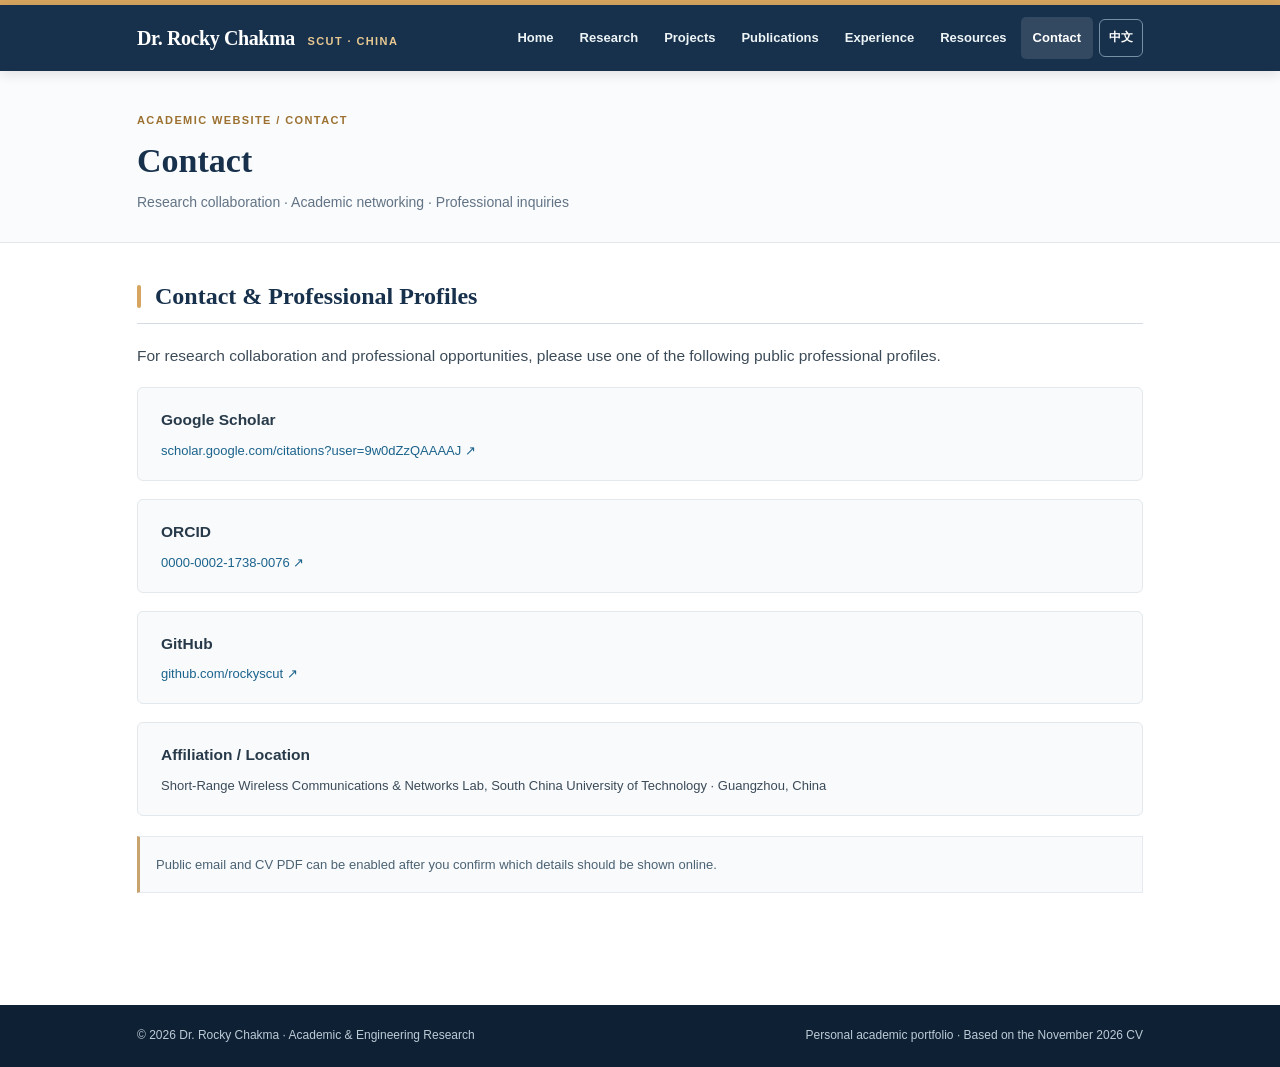
==== pages/contact.html @ d72d2442 "Deploy multilingual academic portfolio redesign from November 2026 CV" ====
<!doctype html><html lang="en"><head><meta charset="utf-8"><meta name="viewport" content="width=device-width,initial-scale=1"><meta name="author" content="Dr. Rocky Chakma"><meta name="description" content="Dr. Rocky Chakma's academic portfolio: reconfigurable intelligent surfaces, reflectarray antennas, research projects, publications, and engineering experience."><meta property="og:title" content="Dr. Rocky Chakma · Research &amp; Publications"><title>Contact | Dr. Rocky Chakma</title><link rel="icon" href="../favicon.svg"><link rel="stylesheet" href="../css/style.css"></head><body><div class="small-top"></div><header class="site-header"><div class="container nav-wrap"><a class="brand" href="../index.html">Dr. Rocky Chakma <em>SCUT · CHINA</em></a><button data-menu class="mobile-menu" aria-expanded="false">☰ Menu</button><nav class="navlinks" aria-label="Main navigation"><a href="../index.html" class=""><span data-en="Home" data-zh="首页" >Home</span></a><a href="../pages/research.html" class=""><span data-en="Research" data-zh="研究方向" >Research</span></a><a href="../pages/projects.html" class=""><span data-en="Projects" data-zh="科研项目" >Projects</span></a><a href="../pages/publications.html" class=""><span data-en="Publications" data-zh="论文成果" >Publications</span></a><a href="../pages/experience.html" class=""><span data-en="Experience" data-zh="工作经历" >Experience</span></a><a href="../pages/resources.html" class=""><span data-en="Resources" data-zh="学术资源" >Resources</span></a><a href="../pages/contact.html" class="active"><span data-en="Contact" data-zh="联系" >Contact</span></a><button type="button" class="language" data-lang-button aria-label="Switch language">中文</button></nav></div></header><div class="pagehead"><div class="container"><div class="crumb"><span data-en="Academic website / Contact" data-zh="学术主页 / Contact" >Academic website / Contact</span></div><h1><span data-en="Contact" data-zh="联系" >Contact</span></h1><p class="subtext"><span data-en="Research collaboration · Academic networking · Professional inquiries" data-zh="学术合作、专业交流与职业机会" >Research collaboration · Academic networking · Professional inquiries</span></p></div></div><main class="container main"><section class="section"><h2><span data-en="Contact &amp; Professional Profiles" data-zh="联系与学术主页" >Contact &amp; Professional Profiles</span></h2><p><span data-en="For research collaboration and professional opportunities, please use one of the following public professional profiles." data-zh="科研合作及职业机会可通过以下公开的专业主页联系。" >For research collaboration and professional opportunities, please use one of the following public professional profiles.</span></p><div class="contact-card"><strong>Google Scholar</strong><p><a href="https://scholar.google.com/citations?user=9w0dZzQAAAAJ&amp;hl=en" target="_blank" rel="noopener">scholar.google.com/citations?user=9w0dZzQAAAAJ ↗</a></p></div><div class="contact-card"><strong>ORCID</strong><p><a href="https://orcid.org/0000-0002-1738-0076" target="_blank" rel="noopener">0000-0002-1738-0076 ↗</a></p></div><div class="contact-card"><strong>GitHub</strong><p><a href="https://github.com/rockyscut" target="_blank" rel="noopener">github.com/rockyscut ↗</a></p></div><div class="contact-card"><strong><span data-en="Affiliation / Location" data-zh="机构与所在地" >Affiliation / Location</span></strong><p><span data-en="Short-Range Wireless Communications &amp; Networks Lab, South China University of Technology · Guangzhou, China" data-zh="华南理工大学近距离无线通信与网络实验室 · 中国广州" >Short-Range Wireless Communications &amp; Networks Lab, South China University of Technology · Guangzhou, China</span></p></div><div class="note"><span data-en="Public email and CV PDF can be enabled after you confirm which details should be shown online." data-zh="您确认可公开的信息后，可以启用邮箱与简历PDF下载。" >Public email and CV PDF can be enabled after you confirm which details should be shown online.</span></div></section></main><footer class="footer"><div class="container"><span>© <span data-now-year>2026</span> Dr. Rocky Chakma · <span data-en="Academic &amp; Engineering Research" data-zh="学术与工程研究" >Academic &amp; Engineering Research</span></span><span><span data-en="Personal academic portfolio · Based on the November 2026 CV" data-zh="个人学术主页 · 依据2026年11月个人简历" >Personal academic portfolio · Based on the November 2026 CV</span></span></div></footer><script src="../js/site.js" defer></script></body></html>
---- css/style.css ----
@charset "UTF-8";
:root{--navy:#17304b;--navy2:#0d2034;--blue:#1c638c;--bluehover:#0a4973;--warm:#d6a55f;--body:#283a49;--muted:#627385;--paper:#fff;--bg:#f8f9fa;--line:#e2e8ec;--mist:#eaf1f6;--shadow:0 8px 25px rgba(18,43,63,.065)}
*{box-sizing:border-box}html{scroll-behavior:smooth}body{margin:0;background:#fff;color:var(--body);font-family:Arial,'Noto Sans SC','Microsoft Yahei',sans-serif;font-size:15.5px;line-height:1.78}a{color:var(--blue);text-decoration:none}a:hover{text-decoration:underline;color:var(--bluehover)}img{max-width:100%}button{font:inherit}h1,h2,h3,p{margin-top:0}h1,h2,h3{line-height:1.35}h1,h2{font-family:Georgia,'Times New Roman','Noto Serif SC',serif}h3{font-size:1.05rem}p{margin-bottom:14px} .container{max-width:1060px;margin:auto;padding:0 27px}
.small-top{height:5px;background:var(--warm)}.site-header{background:var(--navy);color:white;position:sticky;top:0;z-index:20;box-shadow:0 3px 12px rgba(0,0,0,.11)}.nav-wrap{display:flex;align-items:center;gap:32px;justify-content:space-between;min-height:66px}.brand{font:700 20px Georgia,serif;white-space:nowrap;color:#fff;letter-spacing:-.4px}.brand em{font-size:11px;color:#e9c992;font-style:normal;font-family:Arial,sans-serif;letter-spacing:1.4px;margin-left:8px}.navlinks{display:flex;gap:2px;align-items:center;flex-wrap:wrap}.navlinks>a{color:#edf4f6;padding:9px 12px;border-radius:5px;font-weight:600;font-size:13px}.navlinks>a:hover,.navlinks>a.active{background:rgba(255,255,255,.12);text-decoration:none;color:white}.language{border:1px solid #7890a4;background:transparent;color:white;border-radius:6px;padding:7px 9px;cursor:pointer;margin-left:4px;font-weight:700;font-size:12px}.language:hover{background:#36526c}
.masthead{text-align:center;border-bottom:1px solid var(--line);background:linear-gradient(#fff,#fcfcfd);padding:48px 0 39px}.avatar{width:148px;height:148px;object-fit:cover;object-position:center top;box-shadow:0 2px 22px rgba(20,50,65,.15);border:5px solid #fff;border-radius:50%;outline:1px solid #dce4e9}.eyebrow{font-size:11px;color:#9c7131;letter-spacing:2.3px;font-weight:800;text-transform:uppercase;margin:20px 0 8px}.masthead h1{font-size:clamp(32px,4vw,45px);letter-spacing:-.7px;color:#142d47;margin-bottom:5px}.masthead .subtitle{font-size:16px;color:#365369;max-width:730px;margin:0 auto 8px}.masthead .affiliation{font-size:14px;color:#697a87;margin:0 auto 19px}.masthead .quicklinks{display:flex;gap:8px;justify-content:center;flex-wrap:wrap}.quicklinks a,.quicklinks span{border:1px solid #cfdce4;padding:5px 12px;border-radius:4px;font-weight:700;font-size:12px;background:#fff}.quicklinks a:hover{background:#eef4f8;text-decoration:none}.pagehead{padding:40px 0 27px;border-bottom:1px solid var(--line);background:#f9fbfc}.pagehead h1{font-size:34px;color:#17304b;margin:0 0 7px}.pagehead .subtext{color:var(--muted);margin:0;max-width:760px;font-size:14px}.crumb{font-size:11px;text-transform:uppercase;font-weight:800;letter-spacing:1.4px;color:#9c7131;margin-bottom:7px}
.main{padding-top:37px;padding-bottom:70px;min-height:55vh}.columns{display:grid;grid-template-columns:minmax(0,1fr) 266px;gap:54px;align-items:start}.mainwide{max-width:100%}.sidebar{background:#f8fafb;border:1px solid var(--line);border-radius:6px;padding:23px 23px 20px;position:sticky;top:90px}.sidebar h3{font:700 15px Georgia,serif;color:var(--navy);margin:0 0 13px}.sidebar p{font-size:13px;color:#667784;line-height:1.6}.sidebar ul{padding-left:16px;font-size:13px;margin:0 0 14px}.sidebar li{margin-bottom:7px}.sidebar hr{border:0;border-top:1px solid var(--line);margin:17px 0}.section{margin-bottom:42px}.section h2{display:flex;align-items:center;gap:14px;border-bottom:1px solid #d3dce4;color:#17304b;font-size:24px;margin-bottom:18px;padding-bottom:10px}.section h2:before{content:"";height:23px;width:4px;background:var(--warm);border-radius:3px;flex-shrink:0}.section p{color:#3c4b58}.section .lead{font-size:15.5px;text-align:justify;line-height:1.95}.section h3{color:#17304b;margin:25px 0 8px}.fact{display:inline-block;background:#f1f5f8;border:1px solid #e3ebef;color:#31536a;padding:4px 9px;border-radius:4px;margin:0 5px 6px 0;font-size:12px;font-weight:700}.keylines{background:#f8fafc;border-left:3px solid #cda260;padding:17px 19px;margin:19px 0}.keylines p{margin:0 0 6px}.keylines p:last-child{margin-bottom:0}.stats{display:grid;grid-template-columns:repeat(3,1fr);gap:14px;margin:25px 0}.stat{padding:17px;background:#f8fbfd;border:1px solid var(--line);text-align:center;border-radius:6px}.stat strong{display:block;font:700 25px Georgia,serif;color:#1a4865}.stat span{font-size:12px;color:#667784}
.pub-feature{display:grid;grid-template-columns:185px minmax(0,1fr);gap:22px;padding:22px 0;border-bottom:1px solid var(--line)}.pub-feature:last-child{border-bottom:0}.figure{min-height:128px;background:#eef3f8;border:1px solid #d5e1e9;border-radius:6px;display:flex;align-items:center;justify-content:center;padding:12px;position:relative;overflow:hidden}.figure:after{content:"ILLUSTRATIVE SCHEMATIC";font-size:8px;position:absolute;bottom:6px;right:7px;color:#6b8494;letter-spacing:.7px}.pub-feature h3{font-size:17px;line-height:1.48;margin:0 0 7px;color:#18354e}.cite{color:#526879;font-size:13px;margin-bottom:7px}.paperlinks{display:flex;gap:8px;flex-wrap:wrap;margin-top:13px}.paperlinks a,.paperlinks span{font-size:12px;border:1px solid #cbdce6;background:#f9fbfd;color:#185e88;padding:5px 10px;border-radius:4px;font-weight:700}.paperlinks a:hover{background:#e8f2f9;text-decoration:none}.paperlinks .muted{opacity:.65}
.detail-item{border-bottom:1px solid var(--line);padding:18px 0}.detail-item:first-child{padding-top:0}.detail-item:last-child{border:0}.detail-item h3{font-size:16px;margin:0 0 3px;color:#18344c}.detail-item .date{font-size:12px;font-weight:800;color:#ae7b30;letter-spacing:.2px}.detail-item p{font-size:13.5px;margin:6px 0}.chips{margin-top:10px}.project{display:grid;grid-template-columns:188px minmax(0,1fr);gap:22px;padding:22px 0;border-bottom:1px solid var(--line)}.project:last-child{border-bottom:0}.project h3{font-size:18px;margin:0 0 6px}.project p{margin:6px 0}.project .tagline{font-size:12px;color:#677d8d}.project .figure{min-height:135px}.bulletlist{padding-left:21px}.bulletlist li{margin-bottom:10px}.publist{list-style:none;margin:0;padding:0;counter-reset:papers}.publist li{padding:18px 0;border-bottom:1px solid var(--line);display:grid;grid-template-columns:40px minmax(0,1fr);gap:10px}.publist li:last-child{border-bottom:0}.num{display:inline-flex;width:31px;height:31px;justify-content:center;align-items:center;border:1px solid #d8e3ea;background:#f2f6f9;border-radius:5px;font:700 12px Arial;color:var(--blue)}.publist .papername{font-weight:700;color:#1d3547;line-height:1.55}.publist .pubmeta{color:#647587;font-size:12.5px;margin-top:4px}.publist .doilink{font-weight:700;font-size:12px;white-space:nowrap}.mini-grid{display:grid;grid-template-columns:repeat(2,1fr);gap:13px}.mini-card{background:#fbfcfd;border:1px solid var(--line);padding:16px;border-radius:5px}.mini-card h3{font-size:14px;margin:0 0 5px}.mini-card p{font-size:13px;margin:0}.timeline{border-left:2px solid #d5e2e9;margin-left:7px;padding-left:24px}.timeline .entry{padding:0 0 22px;position:relative}.timeline .entry:before{content:"";width:10px;height:10px;border-radius:50%;background:#c7a36e;border:3px solid #fff;position:absolute;left:-32px;top:9px;box-shadow:0 0 0 1px #d2b78a}.timeline h3{margin:0 0 4px}.timeline .date{font-size:12px;color:#a17335;font-weight:800}.timeline .org{font-size:13px;color:#455a6d;font-weight:700}.timeline p{font-size:13.5px;margin:7px 0}.footer{padding:20px 0;background:var(--navy2);color:#bdcbd7;font-size:12px}.footer .container{display:flex;justify-content:space-between;gap:20px;flex-wrap:wrap}.footer a{color:#d8e9f4}.note{background:#f8fafc;border:1px solid #e4eaf0;border-left:3px solid #c9a36e;padding:16px;font-size:13px;color:#4b6273;margin:20px 0}.contact-card{background:#f8fafc;border:1px solid var(--line);border-radius:6px;padding:18px 23px;margin:18px 0}.contact-card strong{display:block;margin:0 0 5px}.contact-card p{font-size:13px;margin:0}.mobile-menu{display:none}.academic-link{font-weight:700}.focus-list{margin:0;padding-left:21px}.focus-list li{margin:10px 0} .figure svg{max-width:100%;width:170px;height:100px}
@media(max-width:1010px){.nav-wrap{gap:12px}.navlinks>a{font-size:12px;padding:8px 7px}.brand{font-size:18px}.brand em{display:none}.columns{gap:24px;grid-template-columns:minmax(0,1fr) 230px}}
@media(max-width:735px){.small-top{height:4px}.container{padding:0 18px}.nav-wrap{min-height:60px;flex-wrap:wrap;padding-top:11px;padding-bottom:10px;gap:5px}.brand{font-size:19px}.mobile-menu{display:block;margin-left:auto;background:transparent;border:1px solid #627e94;padding:5px 10px;border-radius:4px;color:#fff;font-size:13px}.navlinks{display:none;width:100%;padding:6px 0 2px;justify-content:flex-start}.navlinks.open{display:flex}.navlinks>a{font-size:13px;margin:1px;padding:6px 10px}.masthead{padding:31px 0}.avatar{width:126px;height:126px}.masthead h1{font-size:32px}.masthead .subtitle{font-size:14px}.masthead .affiliation{font-size:12px}.pagehead{padding:28px 0}.pagehead h1{font-size:29px}.main{padding-top:29px}.columns{display:flex;flex-direction:column}.sidebar{position:static;width:100%;order:2}.mainwide{width:100%}.section h2{font-size:22px}.pub-feature,.project{grid-template-columns:1fr;gap:13px}.figure{max-width:330px;width:100%;min-height:135px}.stats{gap:8px}.stat{padding:12px 5px}.stat strong{font-size:22px}.stat span{font-size:10px}.mini-grid{grid-template-columns:1fr}.footer .container{display:block}.publist li{grid-template-columns:32px minmax(0,1fr);gap:4px}}
@media(prefers-reduced-motion:reduce){html{scroll-behavior:auto}}
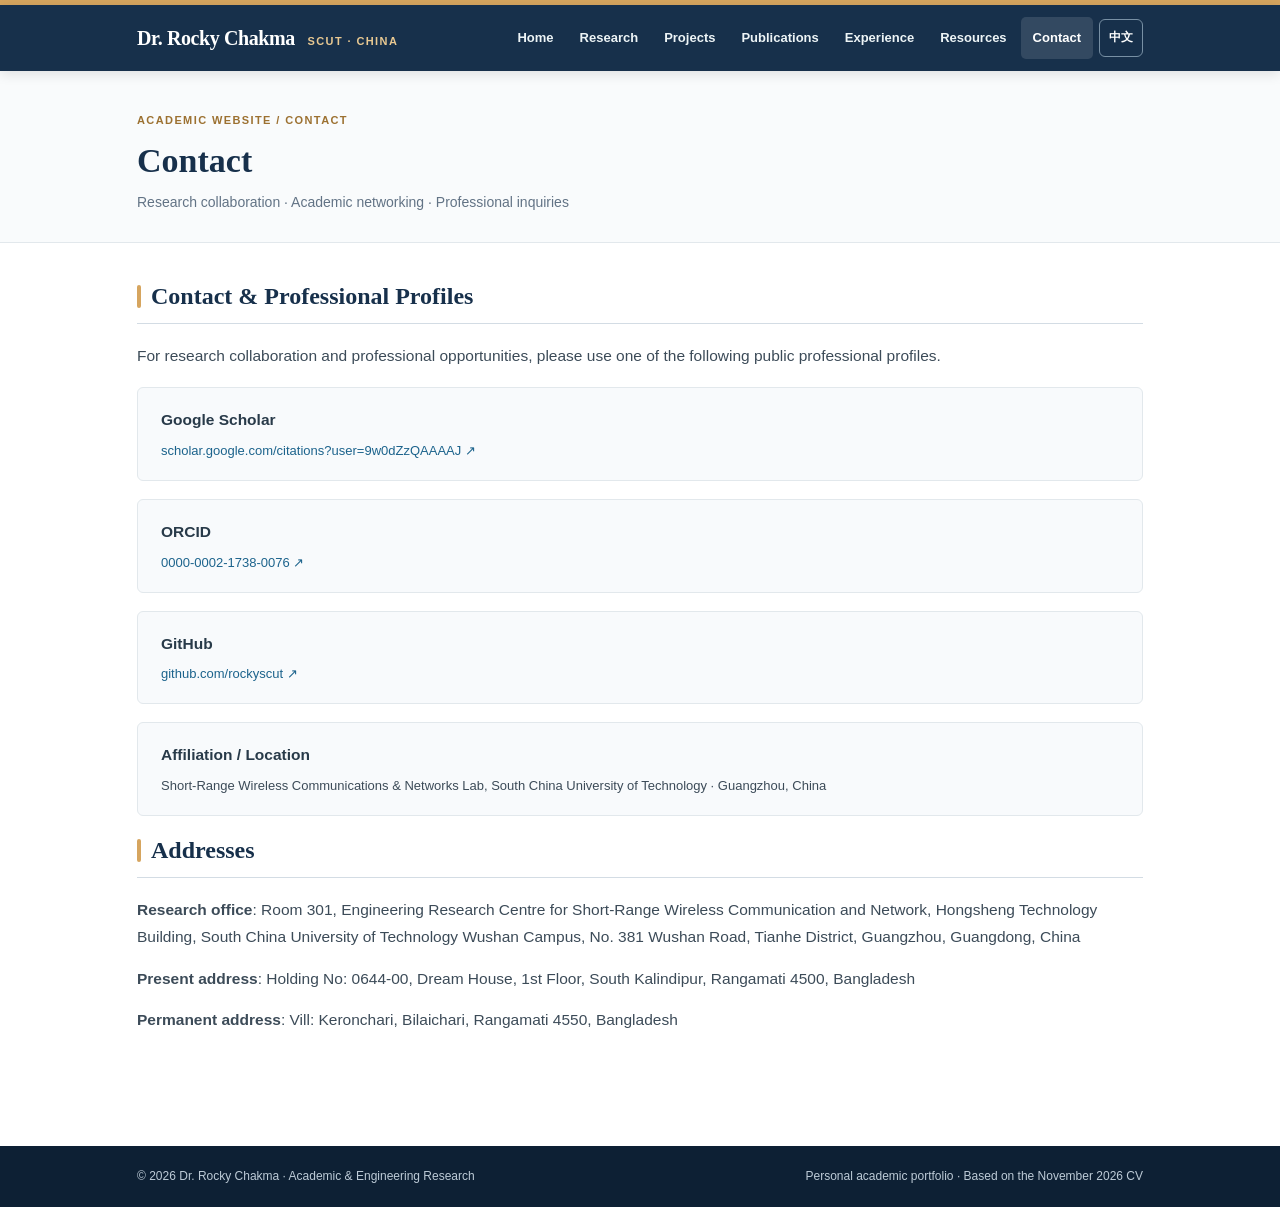
==== commit 2514004b: "Add files via upload" ====
--- a/pages/contact.html
+++ b/pages/contact.html
@@ -1 +1,2 @@
-<!doctype html><html lang="en"><head><meta charset="utf-8"><meta name="viewport" content="width=device-width,initial-scale=1"><meta name="author" content="Dr. Rocky Chakma"><meta name="description" content="Dr. Rocky Chakma's academic portfolio: reconfigurable intelligent surfaces, reflectarray antennas, research projects, publications, and engineering experience."><meta property="og:title" content="Dr. Rocky Chakma · Research &amp; Publications"><title>Contact | Dr. Rocky Chakma</title><link rel="icon" href="../favicon.svg"><link rel="stylesheet" href="../css/style.css"></head><body><div class="small-top"></div><header class="site-header"><div class="container nav-wrap"><a class="brand" href="../index.html">Dr. Rocky Chakma <em>SCUT · CHINA</em></a><button data-menu class="mobile-menu" aria-expanded="false">☰ Menu</button><nav class="navlinks" aria-label="Main navigation"><a href="../index.html" class=""><span data-en="Home" data-zh="首页" >Home</span></a><a href="../pages/research.html" class=""><span data-en="Research" data-zh="研究方向" >Research</span></a><a href="../pages/projects.html" class=""><span data-en="Projects" data-zh="科研项目" >Projects</span></a><a href="../pages/publications.html" class=""><span data-en="Publications" data-zh="论文成果" >Publications</span></a><a href="../pages/experience.html" class=""><span data-en="Experience" data-zh="工作经历" >Experience</span></a><a href="../pages/resources.html" class=""><span data-en="Resources" data-zh="学术资源" >Resources</span></a><a href="../pages/contact.html" class="active"><span data-en="Contact" data-zh="联系" >Contact</span></a><button type="button" class="language" data-lang-button aria-label="Switch language">中文</button></nav></div></header><div class="pagehead"><div class="container"><div class="crumb"><span data-en="Academic website / Contact" data-zh="学术主页 / Contact" >Academic website / Contact</span></div><h1><span data-en="Contact" data-zh="联系" >Contact</span></h1><p class="subtext"><span data-en="Research collaboration · Academic networking · Professional inquiries" data-zh="学术合作、专业交流与职业机会" >Research collaboration · Academic networking · Professional inquiries</span></p></div></div><main class="container main"><section class="section"><h2><span data-en="Contact &amp; Professional Profiles" data-zh="联系与学术主页" >Contact &amp; Professional Profiles</span></h2><p><span data-en="For research collaboration and professional opportunities, please use one of the following public professional profiles." data-zh="科研合作及职业机会可通过以下公开的专业主页联系。" >For research collaboration and professional opportunities, please use one of the following public professional profiles.</span></p><div class="contact-card"><strong>Google Scholar</strong><p><a href="https://scholar.google.com/citations?user=9w0dZzQAAAAJ&amp;hl=en" target="_blank" rel="noopener">scholar.google.com/citations?user=9w0dZzQAAAAJ ↗</a></p></div><div class="contact-card"><strong>ORCID</strong><p><a href="https://orcid.org/0000-0002-1738-0076" target="_blank" rel="noopener">0000-0002-1738-0076 ↗</a></p></div><div class="contact-card"><strong>GitHub</strong><p><a href="https://github.com/rockyscut" target="_blank" rel="noopener">github.com/rockyscut ↗</a></p></div><div class="contact-card"><strong><span data-en="Affiliation / Location" data-zh="机构与所在地" >Affiliation / Location</span></strong><p><span data-en="Short-Range Wireless Communications &amp; Networks Lab, South China University of Technology · Guangzhou, China" data-zh="华南理工大学近距离无线通信与网络实验室 · 中国广州" >Short-Range Wireless Communications &amp; Networks Lab, South China University of Technology · Guangzhou, China</span></p></div><div class="note"><span data-en="Public email and CV PDF can be enabled after you confirm which details should be shown online." data-zh="您确认可公开的信息后，可以启用邮箱与简历PDF下载。" >Public email and CV PDF can be enabled after you confirm which details should be shown online.</span></div></section></main><footer class="footer"><div class="container"><span>© <span data-now-year>2026</span> Dr. Rocky Chakma · <span data-en="Academic &amp; Engineering Research" data-zh="学术与工程研究" >Academic &amp; Engineering Research</span></span><span><span data-en="Personal academic portfolio · Based on the November 2026 CV" data-zh="个人学术主页 · 依据2026年11月个人简历" >Personal academic portfolio · Based on the November 2026 CV</span></span></div></footer><script src="../js/site.js" defer></script></body></html>+<!DOCTYPE html>
+<html lang="en"><head><meta charset="utf-8"/><meta content="width=device-width,initial-scale=1" name="viewport"/><meta content="Dr. Rocky Chakma" name="author"/><meta content="Dr. Rocky Chakma's academic portfolio: reconfigurable intelligent surfaces, reflectarray antennas, research projects, publications, and engineering experience." name="description"/><meta content="Dr. Rocky Chakma · Research &amp; Publications" property="og:title"/><title>Contact | Dr. Rocky Chakma</title><link href="../favicon.svg" rel="icon"/><link href="../css/style.css" rel="stylesheet"/></head><body><div class="small-top"></div><header class="site-header"><div class="container nav-wrap"><a class="brand" href="../index.html">Dr. Rocky Chakma <em>SCUT · CHINA</em></a><button aria-expanded="false" class="mobile-menu" data-menu="">☰ Menu</button><nav aria-label="Main navigation" class="navlinks"><a class="" href="../index.html"><span data-en="Home" data-zh="首页">Home</span></a><a class="" href="../pages/research.html"><span data-en="Research" data-zh="研究方向">Research</span></a><a class="" href="../pages/projects.html"><span data-en="Projects" data-zh="科研项目">Projects</span></a><a class="" href="../pages/publications.html"><span data-en="Publications" data-zh="论文成果">Publications</span></a><a class="" href="../pages/experience.html"><span data-en="Experience" data-zh="工作经历">Experience</span></a><a class="" href="../pages/resources.html"><span data-en="Resources" data-zh="学术资源">Resources</span></a><a class="active" href="../pages/contact.html"><span data-en="Contact" data-zh="联系">Contact</span></a><button aria-label="Switch language" class="language" data-lang-button="" type="button">中文</button></nav></div></header><div class="pagehead"><div class="container"><div class="crumb"><span data-en="Academic website / Contact" data-zh="学术主页 / Contact">Academic website / Contact</span></div><h1><span data-en="Contact" data-zh="联系">Contact</span></h1><p class="subtext"><span data-en="Research collaboration · Academic networking · Professional inquiries" data-zh="学术合作、专业交流与职业机会">Research collaboration · Academic networking · Professional inquiries</span></p></div></div><main class="container main"><section class="section"><h2><span data-en="Contact &amp; Professional Profiles" data-zh="联系与学术主页">Contact &amp; Professional Profiles</span></h2><p><span data-en="For research collaboration and professional opportunities, please use one of the following public professional profiles." data-zh="科研合作及职业机会可通过以下公开的专业主页联系。">For research collaboration and professional opportunities, please use one of the following public professional profiles.</span></p><div class="contact-card"><strong>Google Scholar</strong><p><a href="https://scholar.google.com/citations?user=9w0dZzQAAAAJ&amp;hl=en" rel="noopener" target="_blank">scholar.google.com/citations?user=9w0dZzQAAAAJ ↗</a></p></div><div class="contact-card"><strong>ORCID</strong><p><a href="https://orcid.org/0000-0002-1738-0076" rel="noopener" target="_blank">0000-0002-1738-0076 ↗</a></p></div><div class="contact-card"><strong>GitHub</strong><p><a href="https://github.com/rockyscut" rel="noopener" target="_blank">github.com/rockyscut ↗</a></p></div><div class="contact-card"><strong><span data-en="Affiliation / Location" data-zh="机构与所在地">Affiliation / Location</span></strong><p><span data-en="Short-Range Wireless Communications &amp; Networks Lab, South China University of Technology · Guangzhou, China" data-zh="华南理工大学近距离无线通信与网络实验室 · 中国广州">Short-Range Wireless Communications &amp; Networks Lab, South China University of Technology · Guangzhou, China</span></p></div><h2><span data-en="Addresses" data-zh="地址">Addresses</span></h2><p><strong><span data-en="Research office" data-zh="科研办公室">Research office</span></strong>: Room 301, Engineering Research Centre for Short-Range Wireless Communication and Network, Hongsheng Technology Building, South China University of Technology Wushan Campus, No. 381 Wushan Road, Tianhe District, Guangzhou, Guangdong, China</p><p><strong><span data-en="Present address" data-zh="现居地址">Present address</span></strong>: Holding No: 0644-00, Dream House, 1st Floor, South Kalindipur, Rangamati 4500, Bangladesh</p><p><strong><span data-en="Permanent address" data-zh="永久地址">Permanent address</span></strong>: Vill: Keronchari, Bilaichari, Rangamati 4550, Bangladesh</p></section></main><footer class="footer"><div class="container"><span>© <span data-now-year="">2026</span> Dr. Rocky Chakma · <span data-en="Academic &amp; Engineering Research" data-zh="学术与工程研究">Academic &amp; Engineering Research</span></span><span><span data-en="Personal academic portfolio · Based on the November 2026 CV" data-zh="个人学术主页 · 依据2026年11月个人简历">Personal academic portfolio · Based on the November 2026 CV</span></span></div></footer><script defer="" src="../js/site.js"></script></body></html>
--- a/css/style.css
+++ b/css/style.css
@@ -9,3 +9,7 @@
 @media(max-width:1010px){.nav-wrap{gap:12px}.navlinks>a{font-size:12px;padding:8px 7px}.brand{font-size:18px}.brand em{display:none}.columns{gap:24px;grid-template-columns:minmax(0,1fr) 230px}}
 @media(max-width:735px){.small-top{height:4px}.container{padding:0 18px}.nav-wrap{min-height:60px;flex-wrap:wrap;padding-top:11px;padding-bottom:10px;gap:5px}.brand{font-size:19px}.mobile-menu{display:block;margin-left:auto;background:transparent;border:1px solid #627e94;padding:5px 10px;border-radius:4px;color:#fff;font-size:13px}.navlinks{display:none;width:100%;padding:6px 0 2px;justify-content:flex-start}.navlinks.open{display:flex}.navlinks>a{font-size:13px;margin:1px;padding:6px 10px}.masthead{padding:31px 0}.avatar{width:126px;height:126px}.masthead h1{font-size:32px}.masthead .subtitle{font-size:14px}.masthead .affiliation{font-size:12px}.pagehead{padding:28px 0}.pagehead h1{font-size:29px}.main{padding-top:29px}.columns{display:flex;flex-direction:column}.sidebar{position:static;width:100%;order:2}.mainwide{width:100%}.section h2{font-size:22px}.pub-feature,.project{grid-template-columns:1fr;gap:13px}.figure{max-width:330px;width:100%;min-height:135px}.stats{gap:8px}.stat{padding:12px 5px}.stat strong{font-size:22px}.stat span{font-size:10px}.mini-grid{grid-template-columns:1fr}.footer .container{display:block}.publist li{grid-template-columns:32px minmax(0,1fr);gap:4px}}
 @media(prefers-reduced-motion:reduce){html{scroll-behavior:auto}}
+
+.figcap{font-size:11px;letter-spacing:.08em;text-transform:uppercase;color:#6d8193;margin-top:6px;text-align:center}.pub-feature .figure svg{max-width:100%;height:auto;display:block}.doilink{display:inline-block;margin-top:8px}.section h2{display:flex;align-items:center;gap:10px}
+
+.figure img{display:block;width:100%;height:auto;border-radius:8px;background:#f4f7fa}
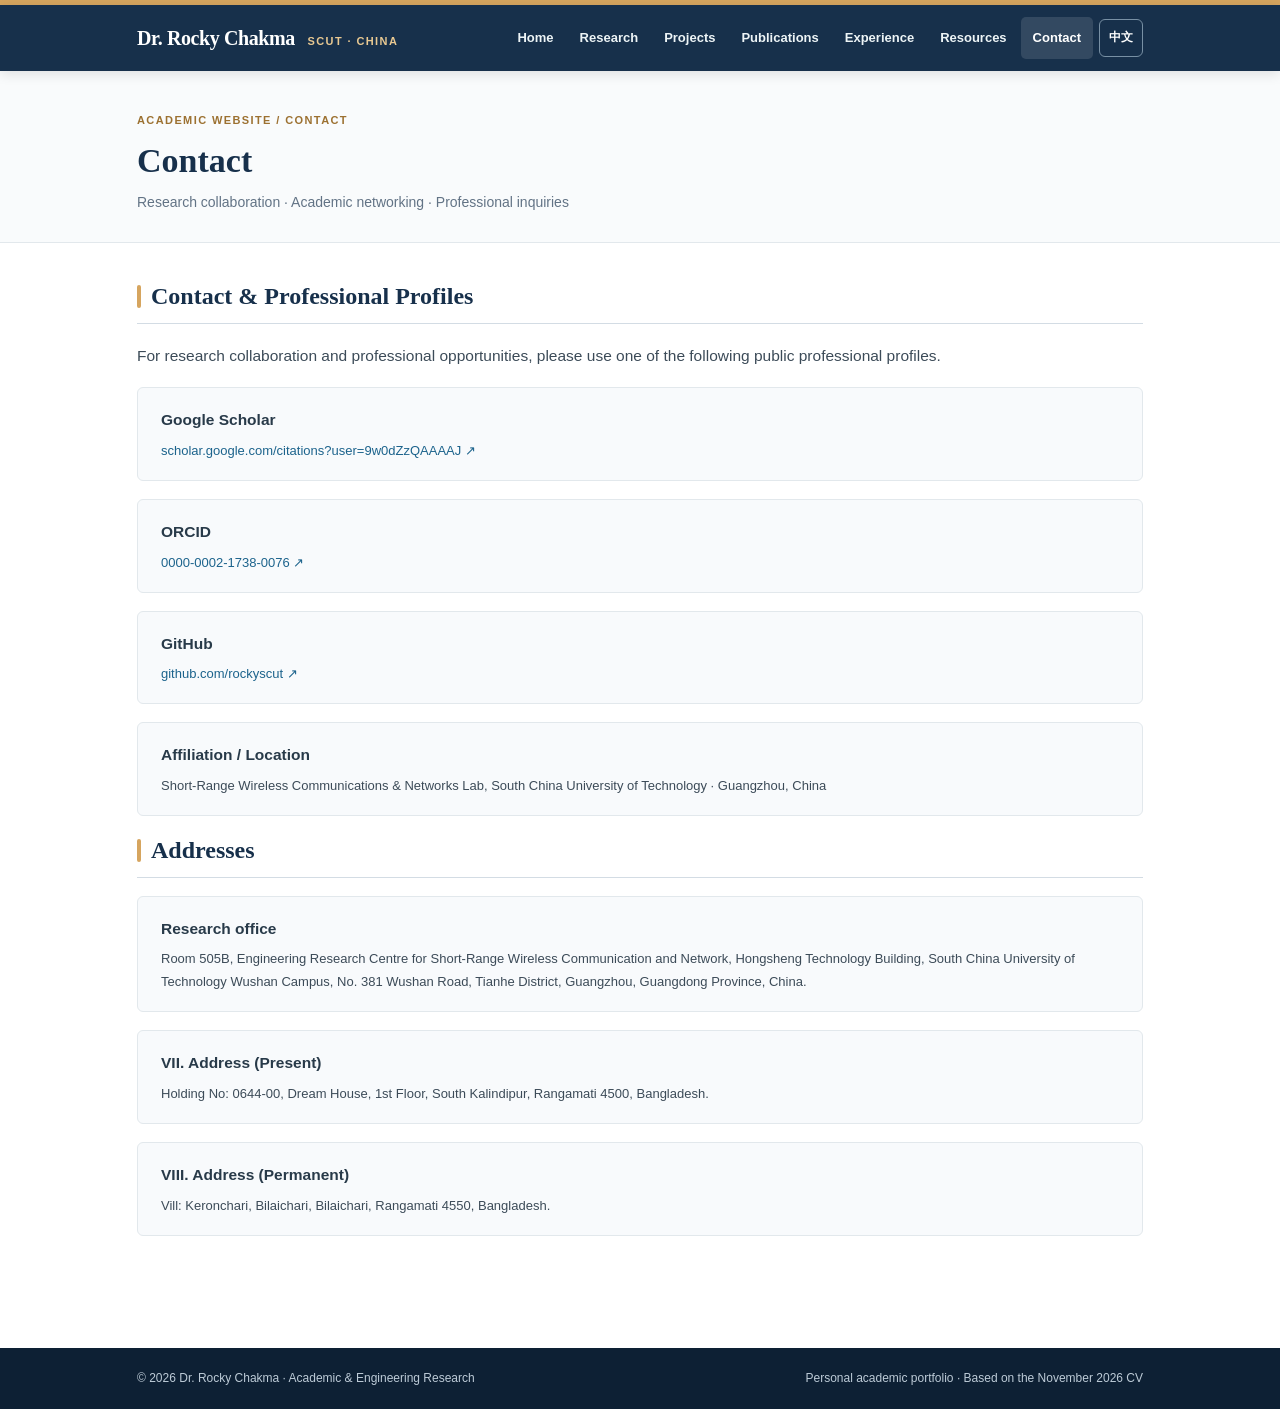
==== commit f840af98: "Update contact page with present and permanent addresses and correct office room" ====
--- a/pages/contact.html
+++ b/pages/contact.html
@@ -1,2 +1,5 @@
 <!DOCTYPE html>
-<html lang="en"><head><meta charset="utf-8"/><meta content="width=device-width,initial-scale=1" name="viewport"/><meta content="Dr. Rocky Chakma" name="author"/><meta content="Dr. Rocky Chakma's academic portfolio: reconfigurable intelligent surfaces, reflectarray antennas, research projects, publications, and engineering experience." name="description"/><meta content="Dr. Rocky Chakma · Research &amp; Publications" property="og:title"/><title>Contact | Dr. Rocky Chakma</title><link href="../favicon.svg" rel="icon"/><link href="../css/style.css" rel="stylesheet"/></head><body><div class="small-top"></div><header class="site-header"><div class="container nav-wrap"><a class="brand" href="../index.html">Dr. Rocky Chakma <em>SCUT · CHINA</em></a><button aria-expanded="false" class="mobile-menu" data-menu="">☰ Menu</button><nav aria-label="Main navigation" class="navlinks"><a class="" href="../index.html"><span data-en="Home" data-zh="首页">Home</span></a><a class="" href="../pages/research.html"><span data-en="Research" data-zh="研究方向">Research</span></a><a class="" href="../pages/projects.html"><span data-en="Projects" data-zh="科研项目">Projects</span></a><a class="" href="../pages/publications.html"><span data-en="Publications" data-zh="论文成果">Publications</span></a><a class="" href="../pages/experience.html"><span data-en="Experience" data-zh="工作经历">Experience</span></a><a class="" href="../pages/resources.html"><span data-en="Resources" data-zh="学术资源">Resources</span></a><a class="active" href="../pages/contact.html"><span data-en="Contact" data-zh="联系">Contact</span></a><button aria-label="Switch language" class="language" data-lang-button="" type="button">中文</button></nav></div></header><div class="pagehead"><div class="container"><div class="crumb"><span data-en="Academic website / Contact" data-zh="学术主页 / Contact">Academic website / Contact</span></div><h1><span data-en="Contact" data-zh="联系">Contact</span></h1><p class="subtext"><span data-en="Research collaboration · Academic networking · Professional inquiries" data-zh="学术合作、专业交流与职业机会">Research collaboration · Academic networking · Professional inquiries</span></p></div></div><main class="container main"><section class="section"><h2><span data-en="Contact &amp; Professional Profiles" data-zh="联系与学术主页">Contact &amp; Professional Profiles</span></h2><p><span data-en="For research collaboration and professional opportunities, please use one of the following public professional profiles." data-zh="科研合作及职业机会可通过以下公开的专业主页联系。">For research collaboration and professional opportunities, please use one of the following public professional profiles.</span></p><div class="contact-card"><strong>Google Scholar</strong><p><a href="https://scholar.google.com/citations?user=9w0dZzQAAAAJ&amp;hl=en" rel="noopener" target="_blank">scholar.google.com/citations?user=9w0dZzQAAAAJ ↗</a></p></div><div class="contact-card"><strong>ORCID</strong><p><a href="https://orcid.org/0000-0002-1738-0076" rel="noopener" target="_blank">0000-0002-1738-0076 ↗</a></p></div><div class="contact-card"><strong>GitHub</strong><p><a href="https://github.com/rockyscut" rel="noopener" target="_blank">github.com/rockyscut ↗</a></p></div><div class="contact-card"><strong><span data-en="Affiliation / Location" data-zh="机构与所在地">Affiliation / Location</span></strong><p><span data-en="Short-Range Wireless Communications &amp; Networks Lab, South China University of Technology · Guangzhou, China" data-zh="华南理工大学近距离无线通信与网络实验室 · 中国广州">Short-Range Wireless Communications &amp; Networks Lab, South China University of Technology · Guangzhou, China</span></p></div><h2><span data-en="Addresses" data-zh="地址">Addresses</span></h2><p><strong><span data-en="Research office" data-zh="科研办公室">Research office</span></strong>: Room 301, Engineering Research Centre for Short-Range Wireless Communication and Network, Hongsheng Technology Building, South China University of Technology Wushan Campus, No. 381 Wushan Road, Tianhe District, Guangzhou, Guangdong, China</p><p><strong><span data-en="Present address" data-zh="现居地址">Present address</span></strong>: Holding No: 0644-00, Dream House, 1st Floor, South Kalindipur, Rangamati 4500, Bangladesh</p><p><strong><span data-en="Permanent address" data-zh="永久地址">Permanent address</span></strong>: Vill: Keronchari, Bilaichari, Rangamati 4550, Bangladesh</p></section></main><footer class="footer"><div class="container"><span>© <span data-now-year="">2026</span> Dr. Rocky Chakma · <span data-en="Academic &amp; Engineering Research" data-zh="学术与工程研究">Academic &amp; Engineering Research</span></span><span><span data-en="Personal academic portfolio · Based on the November 2026 CV" data-zh="个人学术主页 · 依据2026年11月个人简历">Personal academic portfolio · Based on the November 2026 CV</span></span></div></footer><script defer="" src="../js/site.js"></script></body></html>+<html lang="en"><head><meta charset="utf-8"/><meta content="width=device-width,initial-scale=1" name="viewport"/><meta content="Dr. Rocky Chakma" name="author"/><meta content="Dr. Rocky Chakma's academic portfolio: reconfigurable intelligent surfaces, reflectarray antennas, research projects, publications, and engineering experience." name="description"/><meta content="Dr. Rocky Chakma · Research &amp; Publications" property="og:title"/><title>Contact | Dr. Rocky Chakma</title><link href="../favicon.svg" rel="icon"/><link href="../css/style.css" rel="stylesheet"/></head><body><div class="small-top"></div><header class="site-header"><div class="container nav-wrap"><a class="brand" href="../index.html">Dr. Rocky Chakma <em>SCUT · CHINA</em></a><button aria-expanded="false" class="mobile-menu" data-menu="">☰ Menu</button><nav aria-label="Main navigation" class="navlinks"><a class="" href="../index.html"><span data-en="Home" data-zh="首页">Home</span></a><a class="" href="../pages/research.html"><span data-en="Research" data-zh="研究方向">Research</span></a><a class="" href="../pages/projects.html"><span data-en="Projects" data-zh="科研项目">Projects</span></a><a class="" href="../pages/publications.html"><span data-en="Publications" data-zh="论文成果">Publications</span></a><a class="" href="../pages/experience.html"><span data-en="Experience" data-zh="工作经历">Experience</span></a><a class="" href="../pages/resources.html"><span data-en="Resources" data-zh="学术资源">Resources</span></a><a class="active" href="../pages/contact.html"><span data-en="Contact" data-zh="联系">Contact</span></a><button aria-label="Switch language" class="language" data-lang-button="" type="button">中文</button></nav></div></header><div class="pagehead"><div class="container"><div class="crumb"><span data-en="Academic website / Contact" data-zh="学术主页 / Contact">Academic website / Contact</span></div><h1><span data-en="Contact" data-zh="联系">Contact</span></h1><p class="subtext"><span data-en="Research collaboration · Academic networking · Professional inquiries" data-zh="学术合作、专业交流与职业机会">Research collaboration · Academic networking · Professional inquiries</span></p></div></div><main class="container main"><section class="section"><h2><span data-en="Contact &amp; Professional Profiles" data-zh="联系与学术主页">Contact &amp; Professional Profiles</span></h2><p><span data-en="For research collaboration and professional opportunities, please use one of the following public professional profiles." data-zh="科研合作及职业机会可通过以下公开的专业主页联系。">For research collaboration and professional opportunities, please use one of the following public professional profiles.</span></p><div class="contact-card"><strong>Google Scholar</strong><p><a href="https://scholar.google.com/citations?user=9w0dZzQAAAAJ&amp;hl=en" rel="noopener" target="_blank">scholar.google.com/citations?user=9w0dZzQAAAAJ ↗</a></p></div><div class="contact-card"><strong>ORCID</strong><p><a href="https://orcid.org/0000-0002-1738-0076" rel="noopener" target="_blank">0000-0002-1738-0076 ↗</a></p></div><div class="contact-card"><strong>GitHub</strong><p><a href="https://github.com/rockyscut" rel="noopener" target="_blank">github.com/rockyscut ↗</a></p></div><div class="contact-card"><strong><span data-en="Affiliation / Location" data-zh="机构与所在地">Affiliation / Location</span></strong><p><span data-en="Short-Range Wireless Communications &amp; Networks Lab, South China University of Technology · Guangzhou, China" data-zh="华南理工大学近距离无线通信与网络实验室 · 中国广州">Short-Range Wireless Communications &amp; Networks Lab, South China University of Technology · Guangzhou, China</span></p></div><h2><span data-en="Addresses" data-zh="地址">Addresses</span></h2>
+<div class="contact-card"><strong><span data-en="Research office" data-zh="科研办公室">Research office</span></strong><p>Room 505B, Engineering Research Centre for Short-Range Wireless Communication and Network, Hongsheng Technology Building, South China University of Technology Wushan Campus, No. 381 Wushan Road, Tianhe District, Guangzhou, Guangdong Province, China.</p></div>
+<div class="contact-card"><strong><span data-en="VII. Address (Present)" data-zh="七、现居地址">VII. Address (Present)</span></strong><p>Holding No: 0644-00, Dream House, 1st Floor, South Kalindipur, Rangamati 4500, Bangladesh.</p></div>
+<div class="contact-card"><strong><span data-en="VIII. Address (Permanent)" data-zh="八、永久地址">VIII. Address (Permanent)</span></strong><p>Vill: Keronchari, Bilaichari, Bilaichari, Rangamati 4550, Bangladesh.</p></div></section></main><footer class="footer"><div class="container"><span>© <span data-now-year="">2026</span> Dr. Rocky Chakma · <span data-en="Academic &amp; Engineering Research" data-zh="学术与工程研究">Academic &amp; Engineering Research</span></span><span><span data-en="Personal academic portfolio · Based on the November 2026 CV" data-zh="个人学术主页 · 依据2026年11月个人简历">Personal academic portfolio · Based on the November 2026 CV</span></span></div></footer><script defer="" src="../js/site.js"></script></body></html>
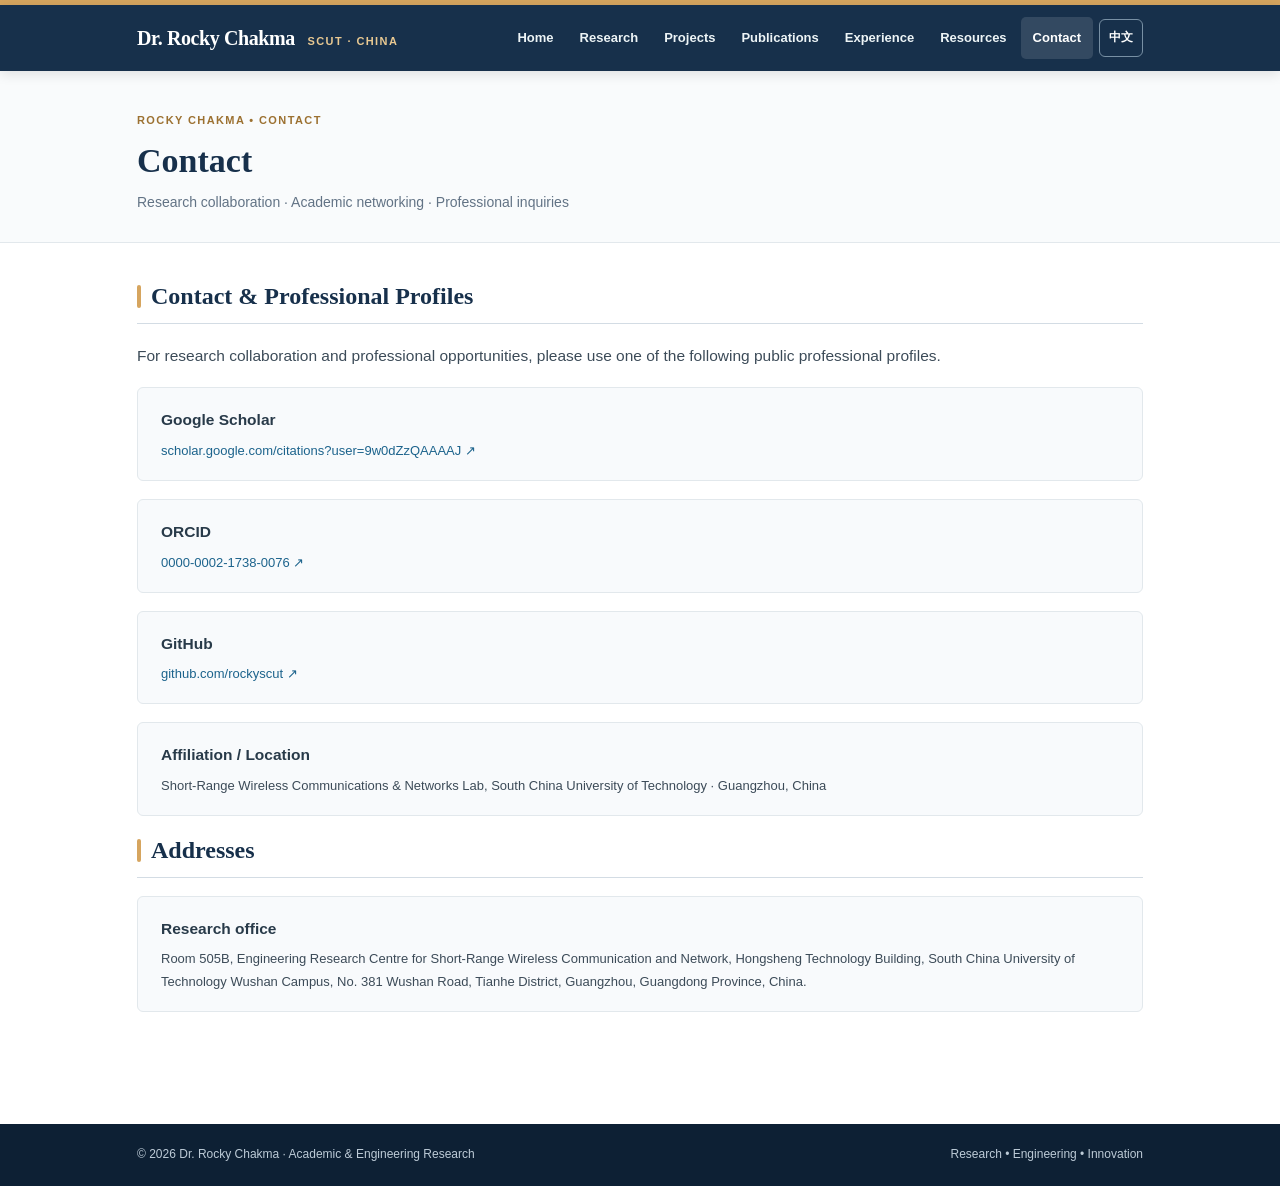
==== commit f0b3046d: "Refine portfolio headings, education results, contact privacy and branding" ====
--- a/pages/contact.html
+++ b/pages/contact.html
@@ -1,5 +1,5 @@
 <!DOCTYPE html>
-<html lang="en"><head><meta charset="utf-8"/><meta content="width=device-width,initial-scale=1" name="viewport"/><meta content="Dr. Rocky Chakma" name="author"/><meta content="Dr. Rocky Chakma's academic portfolio: reconfigurable intelligent surfaces, reflectarray antennas, research projects, publications, and engineering experience." name="description"/><meta content="Dr. Rocky Chakma · Research &amp; Publications" property="og:title"/><title>Contact | Dr. Rocky Chakma</title><link href="../favicon.svg" rel="icon"/><link href="../css/style.css" rel="stylesheet"/></head><body><div class="small-top"></div><header class="site-header"><div class="container nav-wrap"><a class="brand" href="../index.html">Dr. Rocky Chakma <em>SCUT · CHINA</em></a><button aria-expanded="false" class="mobile-menu" data-menu="">☰ Menu</button><nav aria-label="Main navigation" class="navlinks"><a class="" href="../index.html"><span data-en="Home" data-zh="首页">Home</span></a><a class="" href="../pages/research.html"><span data-en="Research" data-zh="研究方向">Research</span></a><a class="" href="../pages/projects.html"><span data-en="Projects" data-zh="科研项目">Projects</span></a><a class="" href="../pages/publications.html"><span data-en="Publications" data-zh="论文成果">Publications</span></a><a class="" href="../pages/experience.html"><span data-en="Experience" data-zh="工作经历">Experience</span></a><a class="" href="../pages/resources.html"><span data-en="Resources" data-zh="学术资源">Resources</span></a><a class="active" href="../pages/contact.html"><span data-en="Contact" data-zh="联系">Contact</span></a><button aria-label="Switch language" class="language" data-lang-button="" type="button">中文</button></nav></div></header><div class="pagehead"><div class="container"><div class="crumb"><span data-en="Academic website / Contact" data-zh="学术主页 / Contact">Academic website / Contact</span></div><h1><span data-en="Contact" data-zh="联系">Contact</span></h1><p class="subtext"><span data-en="Research collaboration · Academic networking · Professional inquiries" data-zh="学术合作、专业交流与职业机会">Research collaboration · Academic networking · Professional inquiries</span></p></div></div><main class="container main"><section class="section"><h2><span data-en="Contact &amp; Professional Profiles" data-zh="联系与学术主页">Contact &amp; Professional Profiles</span></h2><p><span data-en="For research collaboration and professional opportunities, please use one of the following public professional profiles." data-zh="科研合作及职业机会可通过以下公开的专业主页联系。">For research collaboration and professional opportunities, please use one of the following public professional profiles.</span></p><div class="contact-card"><strong>Google Scholar</strong><p><a href="https://scholar.google.com/citations?user=9w0dZzQAAAAJ&amp;hl=en" rel="noopener" target="_blank">scholar.google.com/citations?user=9w0dZzQAAAAJ ↗</a></p></div><div class="contact-card"><strong>ORCID</strong><p><a href="https://orcid.org/0000-0002-1738-0076" rel="noopener" target="_blank">0000-0002-1738-0076 ↗</a></p></div><div class="contact-card"><strong>GitHub</strong><p><a href="https://github.com/rockyscut" rel="noopener" target="_blank">github.com/rockyscut ↗</a></p></div><div class="contact-card"><strong><span data-en="Affiliation / Location" data-zh="机构与所在地">Affiliation / Location</span></strong><p><span data-en="Short-Range Wireless Communications &amp; Networks Lab, South China University of Technology · Guangzhou, China" data-zh="华南理工大学近距离无线通信与网络实验室 · 中国广州">Short-Range Wireless Communications &amp; Networks Lab, South China University of Technology · Guangzhou, China</span></p></div><h2><span data-en="Addresses" data-zh="地址">Addresses</span></h2>
+<html lang="en"><head><meta charset="utf-8"/><meta content="width=device-width,initial-scale=1" name="viewport"/><meta content="Dr. Rocky Chakma" name="author"/><meta content="Dr. Rocky Chakma's academic portfolio: reconfigurable intelligent surfaces, reflectarray antennas, research projects, publications, and engineering experience." name="description"/><meta content="Dr. Rocky Chakma · Research &amp; Publications" property="og:title"/><title>Contact | Dr. Rocky Chakma</title><link href="../favicon.svg" rel="icon"/><link href="../css/style.css" rel="stylesheet"/></head><body><div class="small-top"></div><header class="site-header"><div class="container nav-wrap"><a class="brand" href="../index.html">Dr. Rocky Chakma <em>SCUT · CHINA</em></a><button aria-expanded="false" class="mobile-menu" data-menu="">☰ Menu</button><nav aria-label="Main navigation" class="navlinks"><a class="" href="../index.html"><span data-en="Home" data-zh="首页">Home</span></a><a class="" href="../pages/research.html"><span data-en="Research" data-zh="研究方向">Research</span></a><a class="" href="../pages/projects.html"><span data-en="Projects" data-zh="科研项目">Projects</span></a><a class="" href="../pages/publications.html"><span data-en="Publications" data-zh="论文成果">Publications</span></a><a class="" href="../pages/experience.html"><span data-en="Experience" data-zh="工作经历">Experience</span></a><a class="" href="../pages/resources.html"><span data-en="Resources" data-zh="学术资源">Resources</span></a><a class="active" href="../pages/contact.html"><span data-en="Contact" data-zh="联系">Contact</span></a><button aria-label="Switch language" class="language" data-lang-button="" type="button">中文</button></nav></div></header><div class="pagehead"><div class="container"><div class="crumb"><span data-en="Rocky Chakma • Contact" data-zh="Rocky Chakma • Contact">Rocky Chakma • Contact</span></div><h1><span data-en="Contact" data-zh="联系">Contact</span></h1><p class="subtext"><span data-en="Research collaboration · Academic networking · Professional inquiries" data-zh="学术合作、专业交流与职业机会">Research collaboration · Academic networking · Professional inquiries</span></p></div></div><main class="container main"><section class="section"><h2><span data-en="Contact &amp; Professional Profiles" data-zh="联系与学术主页">Contact &amp; Professional Profiles</span></h2><p><span data-en="For research collaboration and professional opportunities, please use one of the following public professional profiles." data-zh="科研合作及职业机会可通过以下公开的专业主页联系。">For research collaboration and professional opportunities, please use one of the following public professional profiles.</span></p><div class="contact-card"><strong>Google Scholar</strong><p><a href="https://scholar.google.com/citations?user=9w0dZzQAAAAJ&amp;hl=en" rel="noopener" target="_blank">scholar.google.com/citations?user=9w0dZzQAAAAJ ↗</a></p></div><div class="contact-card"><strong>ORCID</strong><p><a href="https://orcid.org/0000-0002-1738-0076" rel="noopener" target="_blank">0000-0002-1738-0076 ↗</a></p></div><div class="contact-card"><strong>GitHub</strong><p><a href="https://github.com/rockyscut" rel="noopener" target="_blank">github.com/rockyscut ↗</a></p></div><div class="contact-card"><strong><span data-en="Affiliation / Location" data-zh="机构与所在地">Affiliation / Location</span></strong><p><span data-en="Short-Range Wireless Communications &amp; Networks Lab, South China University of Technology · Guangzhou, China" data-zh="华南理工大学近距离无线通信与网络实验室 · 中国广州">Short-Range Wireless Communications &amp; Networks Lab, South China University of Technology · Guangzhou, China</span></p></div><h2><span data-en="Addresses" data-zh="地址">Addresses</span></h2>
 <div class="contact-card"><strong><span data-en="Research office" data-zh="科研办公室">Research office</span></strong><p>Room 505B, Engineering Research Centre for Short-Range Wireless Communication and Network, Hongsheng Technology Building, South China University of Technology Wushan Campus, No. 381 Wushan Road, Tianhe District, Guangzhou, Guangdong Province, China.</p></div>
-<div class="contact-card"><strong><span data-en="VII. Address (Present)" data-zh="七、现居地址">VII. Address (Present)</span></strong><p>Holding No: 0644-00, Dream House, 1st Floor, South Kalindipur, Rangamati 4500, Bangladesh.</p></div>
-<div class="contact-card"><strong><span data-en="VIII. Address (Permanent)" data-zh="八、永久地址">VIII. Address (Permanent)</span></strong><p>Vill: Keronchari, Bilaichari, Bilaichari, Rangamati 4550, Bangladesh.</p></div></section></main><footer class="footer"><div class="container"><span>© <span data-now-year="">2026</span> Dr. Rocky Chakma · <span data-en="Academic &amp; Engineering Research" data-zh="学术与工程研究">Academic &amp; Engineering Research</span></span><span><span data-en="Personal academic portfolio · Based on the November 2026 CV" data-zh="个人学术主页 · 依据2026年11月个人简历">Personal academic portfolio · Based on the November 2026 CV</span></span></div></footer><script defer="" src="../js/site.js"></script></body></html>+
+</section></main><footer class="footer"><div class="container"><span>© <span data-now-year="">2026</span> Dr. Rocky Chakma · <span data-en="Academic &amp; Engineering Research" data-zh="学术与工程研究">Academic &amp; Engineering Research</span></span><span><span data-en="Research • Engineering • Innovation" data-zh="科研 • 工程 • 创新">Research • Engineering • Innovation</span></span></div></footer><script defer="" src="../js/site.js"></script></body></html>
--- a/css/style.css
+++ b/css/style.css
@@ -2,7 +2,7 @@
 :root{--navy:#17304b;--navy2:#0d2034;--blue:#1c638c;--bluehover:#0a4973;--warm:#d6a55f;--body:#283a49;--muted:#627385;--paper:#fff;--bg:#f8f9fa;--line:#e2e8ec;--mist:#eaf1f6;--shadow:0 8px 25px rgba(18,43,63,.065)}
 *{box-sizing:border-box}html{scroll-behavior:smooth}body{margin:0;background:#fff;color:var(--body);font-family:Arial,'Noto Sans SC','Microsoft Yahei',sans-serif;font-size:15.5px;line-height:1.78}a{color:var(--blue);text-decoration:none}a:hover{text-decoration:underline;color:var(--bluehover)}img{max-width:100%}button{font:inherit}h1,h2,h3,p{margin-top:0}h1,h2,h3{line-height:1.35}h1,h2{font-family:Georgia,'Times New Roman','Noto Serif SC',serif}h3{font-size:1.05rem}p{margin-bottom:14px} .container{max-width:1060px;margin:auto;padding:0 27px}
 .small-top{height:5px;background:var(--warm)}.site-header{background:var(--navy);color:white;position:sticky;top:0;z-index:20;box-shadow:0 3px 12px rgba(0,0,0,.11)}.nav-wrap{display:flex;align-items:center;gap:32px;justify-content:space-between;min-height:66px}.brand{font:700 20px Georgia,serif;white-space:nowrap;color:#fff;letter-spacing:-.4px}.brand em{font-size:11px;color:#e9c992;font-style:normal;font-family:Arial,sans-serif;letter-spacing:1.4px;margin-left:8px}.navlinks{display:flex;gap:2px;align-items:center;flex-wrap:wrap}.navlinks>a{color:#edf4f6;padding:9px 12px;border-radius:5px;font-weight:600;font-size:13px}.navlinks>a:hover,.navlinks>a.active{background:rgba(255,255,255,.12);text-decoration:none;color:white}.language{border:1px solid #7890a4;background:transparent;color:white;border-radius:6px;padding:7px 9px;cursor:pointer;margin-left:4px;font-weight:700;font-size:12px}.language:hover{background:#36526c}
-.masthead{text-align:center;border-bottom:1px solid var(--line);background:linear-gradient(#fff,#fcfcfd);padding:48px 0 39px}.avatar{width:148px;height:148px;object-fit:cover;object-position:center top;box-shadow:0 2px 22px rgba(20,50,65,.15);border:5px solid #fff;border-radius:50%;outline:1px solid #dce4e9}.eyebrow{font-size:11px;color:#9c7131;letter-spacing:2.3px;font-weight:800;text-transform:uppercase;margin:20px 0 8px}.masthead h1{font-size:clamp(32px,4vw,45px);letter-spacing:-.7px;color:#142d47;margin-bottom:5px}.masthead .subtitle{font-size:16px;color:#365369;max-width:730px;margin:0 auto 8px}.masthead .affiliation{font-size:14px;color:#697a87;margin:0 auto 19px}.masthead .quicklinks{display:flex;gap:8px;justify-content:center;flex-wrap:wrap}.quicklinks a,.quicklinks span{border:1px solid #cfdce4;padding:5px 12px;border-radius:4px;font-weight:700;font-size:12px;background:#fff}.quicklinks a:hover{background:#eef4f8;text-decoration:none}.pagehead{padding:40px 0 27px;border-bottom:1px solid var(--line);background:#f9fbfc}.pagehead h1{font-size:34px;color:#17304b;margin:0 0 7px}.pagehead .subtext{color:var(--muted);margin:0;max-width:760px;font-size:14px}.crumb{font-size:11px;text-transform:uppercase;font-weight:800;letter-spacing:1.4px;color:#9c7131;margin-bottom:7px}
+.masthead{text-align:center;border-bottom:1px solid var(--line);background:linear-gradient(#fff,#fcfcfd);padding:48px 0 39px}.avatar{width:156px;height:156px;object-fit:contain;object-position:center;background:#fff;box-shadow:0 2px 22px rgba(20,50,65,.15);border:5px solid #fff;border-radius:50%;outline:1px solid #dce4e9}.eyebrow{font-size:11px;color:#9c7131;letter-spacing:2.3px;font-weight:800;text-transform:uppercase;margin:20px 0 8px}.masthead h1{font-size:clamp(32px,4vw,45px);letter-spacing:-.7px;color:#142d47;margin-bottom:5px}.masthead .subtitle{font-size:16px;color:#365369;max-width:730px;margin:0 auto 8px}.masthead .affiliation{font-size:14px;color:#697a87;margin:0 auto 19px}.masthead .quicklinks{display:flex;gap:8px;justify-content:center;flex-wrap:wrap}.quicklinks a,.quicklinks span{border:1px solid #cfdce4;padding:5px 12px;border-radius:4px;font-weight:700;font-size:12px;background:#fff}.quicklinks a:hover{background:#eef4f8;text-decoration:none}.pagehead{padding:40px 0 27px;border-bottom:1px solid var(--line);background:#f9fbfc}.pagehead h1{font-size:34px;color:#17304b;margin:0 0 7px}.pagehead .subtext{color:var(--muted);margin:0;max-width:760px;font-size:14px}.crumb{font-size:11px;text-transform:uppercase;font-weight:800;letter-spacing:1.4px;color:#9c7131;margin-bottom:7px}
 .main{padding-top:37px;padding-bottom:70px;min-height:55vh}.columns{display:grid;grid-template-columns:minmax(0,1fr) 266px;gap:54px;align-items:start}.mainwide{max-width:100%}.sidebar{background:#f8fafb;border:1px solid var(--line);border-radius:6px;padding:23px 23px 20px;position:sticky;top:90px}.sidebar h3{font:700 15px Georgia,serif;color:var(--navy);margin:0 0 13px}.sidebar p{font-size:13px;color:#667784;line-height:1.6}.sidebar ul{padding-left:16px;font-size:13px;margin:0 0 14px}.sidebar li{margin-bottom:7px}.sidebar hr{border:0;border-top:1px solid var(--line);margin:17px 0}.section{margin-bottom:42px}.section h2{display:flex;align-items:center;gap:14px;border-bottom:1px solid #d3dce4;color:#17304b;font-size:24px;margin-bottom:18px;padding-bottom:10px}.section h2:before{content:"";height:23px;width:4px;background:var(--warm);border-radius:3px;flex-shrink:0}.section p{color:#3c4b58}.section .lead{font-size:15.5px;text-align:justify;line-height:1.95}.section h3{color:#17304b;margin:25px 0 8px}.fact{display:inline-block;background:#f1f5f8;border:1px solid #e3ebef;color:#31536a;padding:4px 9px;border-radius:4px;margin:0 5px 6px 0;font-size:12px;font-weight:700}.keylines{background:#f8fafc;border-left:3px solid #cda260;padding:17px 19px;margin:19px 0}.keylines p{margin:0 0 6px}.keylines p:last-child{margin-bottom:0}.stats{display:grid;grid-template-columns:repeat(3,1fr);gap:14px;margin:25px 0}.stat{padding:17px;background:#f8fbfd;border:1px solid var(--line);text-align:center;border-radius:6px}.stat strong{display:block;font:700 25px Georgia,serif;color:#1a4865}.stat span{font-size:12px;color:#667784}
 .pub-feature{display:grid;grid-template-columns:185px minmax(0,1fr);gap:22px;padding:22px 0;border-bottom:1px solid var(--line)}.pub-feature:last-child{border-bottom:0}.figure{min-height:128px;background:#eef3f8;border:1px solid #d5e1e9;border-radius:6px;display:flex;align-items:center;justify-content:center;padding:12px;position:relative;overflow:hidden}.figure:after{content:"ILLUSTRATIVE SCHEMATIC";font-size:8px;position:absolute;bottom:6px;right:7px;color:#6b8494;letter-spacing:.7px}.pub-feature h3{font-size:17px;line-height:1.48;margin:0 0 7px;color:#18354e}.cite{color:#526879;font-size:13px;margin-bottom:7px}.paperlinks{display:flex;gap:8px;flex-wrap:wrap;margin-top:13px}.paperlinks a,.paperlinks span{font-size:12px;border:1px solid #cbdce6;background:#f9fbfd;color:#185e88;padding:5px 10px;border-radius:4px;font-weight:700}.paperlinks a:hover{background:#e8f2f9;text-decoration:none}.paperlinks .muted{opacity:.65}
 .detail-item{border-bottom:1px solid var(--line);padding:18px 0}.detail-item:first-child{padding-top:0}.detail-item:last-child{border:0}.detail-item h3{font-size:16px;margin:0 0 3px;color:#18344c}.detail-item .date{font-size:12px;font-weight:800;color:#ae7b30;letter-spacing:.2px}.detail-item p{font-size:13.5px;margin:6px 0}.chips{margin-top:10px}.project{display:grid;grid-template-columns:188px minmax(0,1fr);gap:22px;padding:22px 0;border-bottom:1px solid var(--line)}.project:last-child{border-bottom:0}.project h3{font-size:18px;margin:0 0 6px}.project p{margin:6px 0}.project .tagline{font-size:12px;color:#677d8d}.project .figure{min-height:135px}.bulletlist{padding-left:21px}.bulletlist li{margin-bottom:10px}.publist{list-style:none;margin:0;padding:0;counter-reset:papers}.publist li{padding:18px 0;border-bottom:1px solid var(--line);display:grid;grid-template-columns:40px minmax(0,1fr);gap:10px}.publist li:last-child{border-bottom:0}.num{display:inline-flex;width:31px;height:31px;justify-content:center;align-items:center;border:1px solid #d8e3ea;background:#f2f6f9;border-radius:5px;font:700 12px Arial;color:var(--blue)}.publist .papername{font-weight:700;color:#1d3547;line-height:1.55}.publist .pubmeta{color:#647587;font-size:12.5px;margin-top:4px}.publist .doilink{font-weight:700;font-size:12px;white-space:nowrap}.mini-grid{display:grid;grid-template-columns:repeat(2,1fr);gap:13px}.mini-card{background:#fbfcfd;border:1px solid var(--line);padding:16px;border-radius:5px}.mini-card h3{font-size:14px;margin:0 0 5px}.mini-card p{font-size:13px;margin:0}.timeline{border-left:2px solid #d5e2e9;margin-left:7px;padding-left:24px}.timeline .entry{padding:0 0 22px;position:relative}.timeline .entry:before{content:"";width:10px;height:10px;border-radius:50%;background:#c7a36e;border:3px solid #fff;position:absolute;left:-32px;top:9px;box-shadow:0 0 0 1px #d2b78a}.timeline h3{margin:0 0 4px}.timeline .date{font-size:12px;color:#a17335;font-weight:800}.timeline .org{font-size:13px;color:#455a6d;font-weight:700}.timeline p{font-size:13.5px;margin:7px 0}.footer{padding:20px 0;background:var(--navy2);color:#bdcbd7;font-size:12px}.footer .container{display:flex;justify-content:space-between;gap:20px;flex-wrap:wrap}.footer a{color:#d8e9f4}.note{background:#f8fafc;border:1px solid #e4eaf0;border-left:3px solid #c9a36e;padding:16px;font-size:13px;color:#4b6273;margin:20px 0}.contact-card{background:#f8fafc;border:1px solid var(--line);border-radius:6px;padding:18px 23px;margin:18px 0}.contact-card strong{display:block;margin:0 0 5px}.contact-card p{font-size:13px;margin:0}.mobile-menu{display:none}.academic-link{font-weight:700}.focus-list{margin:0;padding-left:21px}.focus-list li{margin:10px 0} .figure svg{max-width:100%;width:170px;height:100px}
@@ -13,3 +13,12 @@
 .figcap{font-size:11px;letter-spacing:.08em;text-transform:uppercase;color:#6d8193;margin-top:6px;text-align:center}.pub-feature .figure svg{max-width:100%;height:auto;display:block}.doilink{display:inline-block;margin-top:8px}.section h2{display:flex;align-items:center;gap:10px}
 
 .figure img{display:block;width:100%;height:auto;border-radius:8px;background:#f4f7fa}
+
+/* Full experimental figure thumbnails, with link to original-resolution file */
+.pub-feature{grid-template-columns:220px minmax(0,1fr)}
+.pub-feature .figure{display:block;padding:6px;min-height:unset;background:#fff}
+.pub-feature .figure:after{content:none}
+.pub-feature .figure a{display:block;line-height:0}
+.pub-feature .figure img{width:100%;height:auto;aspect-ratio:4/3;object-fit:contain;object-position:center;border-radius:4px}
+.pub-feature .figcap{text-transform:none;letter-spacing:0;font-size:11px;line-height:1.5;padding:3px 4px 5px}
+@media(max-width:735px){.pub-feature{grid-template-columns:1fr}.pub-feature .figure{max-width:420px}}
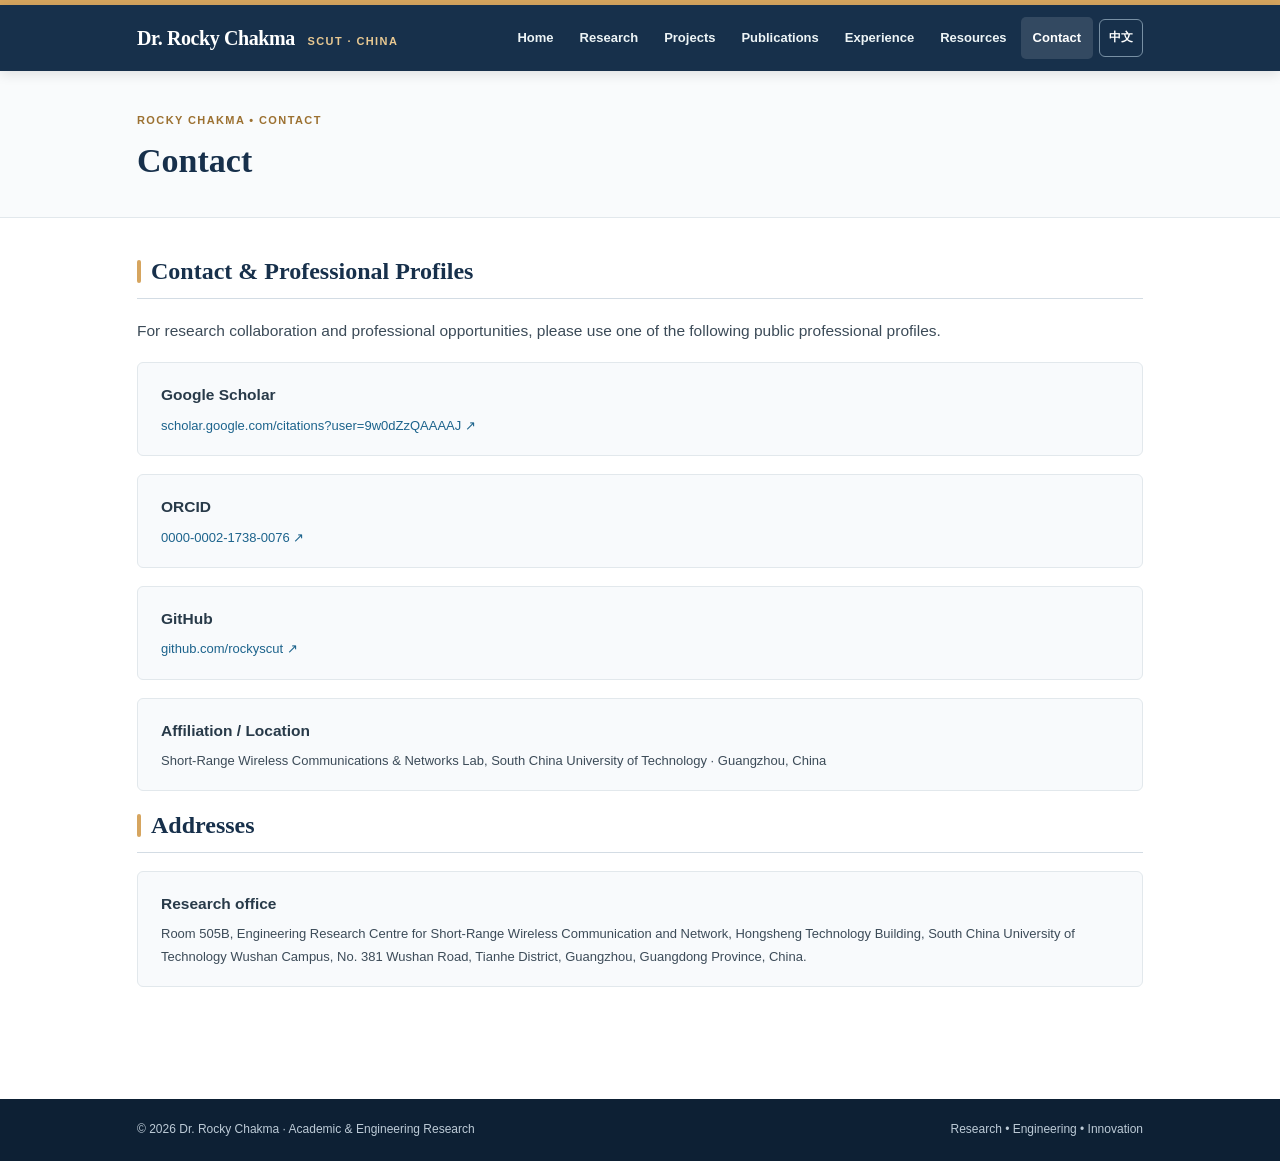
==== commit 241dc75d: "Remove contact page subtitle" ====
--- a/pages/contact.html
+++ b/pages/contact.html
@@ -1,5 +1,5 @@
 <!DOCTYPE html>
-<html lang="en"><head><meta charset="utf-8"/><meta content="width=device-width,initial-scale=1" name="viewport"/><meta content="Dr. Rocky Chakma" name="author"/><meta content="Dr. Rocky Chakma's academic portfolio: reconfigurable intelligent surfaces, reflectarray antennas, research projects, publications, and engineering experience." name="description"/><meta content="Dr. Rocky Chakma · Research &amp; Publications" property="og:title"/><title>Contact | Dr. Rocky Chakma</title><link href="../favicon.svg" rel="icon"/><link href="../css/style.css" rel="stylesheet"/></head><body><div class="small-top"></div><header class="site-header"><div class="container nav-wrap"><a class="brand" href="../index.html">Dr. Rocky Chakma <em>SCUT · CHINA</em></a><button aria-expanded="false" class="mobile-menu" data-menu="">☰ Menu</button><nav aria-label="Main navigation" class="navlinks"><a class="" href="../index.html"><span data-en="Home" data-zh="首页">Home</span></a><a class="" href="../pages/research.html"><span data-en="Research" data-zh="研究方向">Research</span></a><a class="" href="../pages/projects.html"><span data-en="Projects" data-zh="科研项目">Projects</span></a><a class="" href="../pages/publications.html"><span data-en="Publications" data-zh="论文成果">Publications</span></a><a class="" href="../pages/experience.html"><span data-en="Experience" data-zh="工作经历">Experience</span></a><a class="" href="../pages/resources.html"><span data-en="Resources" data-zh="学术资源">Resources</span></a><a class="active" href="../pages/contact.html"><span data-en="Contact" data-zh="联系">Contact</span></a><button aria-label="Switch language" class="language" data-lang-button="" type="button">中文</button></nav></div></header><div class="pagehead"><div class="container"><div class="crumb"><span data-en="Rocky Chakma • Contact" data-zh="Rocky Chakma • Contact">Rocky Chakma • Contact</span></div><h1><span data-en="Contact" data-zh="联系">Contact</span></h1><p class="subtext"><span data-en="Research collaboration · Academic networking · Professional inquiries" data-zh="学术合作、专业交流与职业机会">Research collaboration · Academic networking · Professional inquiries</span></p></div></div><main class="container main"><section class="section"><h2><span data-en="Contact &amp; Professional Profiles" data-zh="联系与学术主页">Contact &amp; Professional Profiles</span></h2><p><span data-en="For research collaboration and professional opportunities, please use one of the following public professional profiles." data-zh="科研合作及职业机会可通过以下公开的专业主页联系。">For research collaboration and professional opportunities, please use one of the following public professional profiles.</span></p><div class="contact-card"><strong>Google Scholar</strong><p><a href="https://scholar.google.com/citations?user=9w0dZzQAAAAJ&amp;hl=en" rel="noopener" target="_blank">scholar.google.com/citations?user=9w0dZzQAAAAJ ↗</a></p></div><div class="contact-card"><strong>ORCID</strong><p><a href="https://orcid.org/0000-0002-1738-0076" rel="noopener" target="_blank">0000-0002-1738-0076 ↗</a></p></div><div class="contact-card"><strong>GitHub</strong><p><a href="https://github.com/rockyscut" rel="noopener" target="_blank">github.com/rockyscut ↗</a></p></div><div class="contact-card"><strong><span data-en="Affiliation / Location" data-zh="机构与所在地">Affiliation / Location</span></strong><p><span data-en="Short-Range Wireless Communications &amp; Networks Lab, South China University of Technology · Guangzhou, China" data-zh="华南理工大学近距离无线通信与网络实验室 · 中国广州">Short-Range Wireless Communications &amp; Networks Lab, South China University of Technology · Guangzhou, China</span></p></div><h2><span data-en="Addresses" data-zh="地址">Addresses</span></h2>
+<html lang="en"><head><meta charset="utf-8"/><meta content="width=device-width,initial-scale=1" name="viewport"/><meta content="Dr. Rocky Chakma" name="author"/><meta content="Dr. Rocky Chakma's academic portfolio: reconfigurable intelligent surfaces, reflectarray antennas, research projects, publications, and engineering experience." name="description"/><meta content="Dr. Rocky Chakma · Research &amp; Publications" property="og:title"/><title>Contact | Dr. Rocky Chakma</title><link href="../favicon.svg" rel="icon"/><link href="../css/style.css" rel="stylesheet"/></head><body><div class="small-top"></div><header class="site-header"><div class="container nav-wrap"><a class="brand" href="../index.html">Dr. Rocky Chakma <em>SCUT · CHINA</em></a><button aria-expanded="false" class="mobile-menu" data-menu="">☰ Menu</button><nav aria-label="Main navigation" class="navlinks"><a class="" href="../index.html"><span data-en="Home" data-zh="首页">Home</span></a><a class="" href="../pages/research.html"><span data-en="Research" data-zh="研究方向">Research</span></a><a class="" href="../pages/projects.html"><span data-en="Projects" data-zh="科研项目">Projects</span></a><a class="" href="../pages/publications.html"><span data-en="Publications" data-zh="论文成果">Publications</span></a><a class="" href="../pages/experience.html"><span data-en="Experience" data-zh="工作经历">Experience</span></a><a class="" href="../pages/resources.html"><span data-en="Resources" data-zh="学术资源">Resources</span></a><a class="active" href="../pages/contact.html"><span data-en="Contact" data-zh="联系">Contact</span></a><button aria-label="Switch language" class="language" data-lang-button="" type="button">中文</button></nav></div></header><div class="pagehead"><div class="container"><div class="crumb"><span data-en="Rocky Chakma • Contact" data-zh="Rocky Chakma • Contact">Rocky Chakma • Contact</span></div><h1><span data-en="Contact" data-zh="联系">Contact</span></h1></div></div><main class="container main"><section class="section"><h2><span data-en="Contact &amp; Professional Profiles" data-zh="联系与学术主页">Contact &amp; Professional Profiles</span></h2><p><span data-en="For research collaboration and professional opportunities, please use one of the following public professional profiles." data-zh="科研合作及职业机会可通过以下公开的专业主页联系。">For research collaboration and professional opportunities, please use one of the following public professional profiles.</span></p><div class="contact-card"><strong>Google Scholar</strong><p><a href="https://scholar.google.com/citations?user=9w0dZzQAAAAJ&amp;hl=en" rel="noopener" target="_blank">scholar.google.com/citations?user=9w0dZzQAAAAJ ↗</a></p></div><div class="contact-card"><strong>ORCID</strong><p><a href="https://orcid.org/0000-0002-1738-0076" rel="noopener" target="_blank">0000-0002-1738-0076 ↗</a></p></div><div class="contact-card"><strong>GitHub</strong><p><a href="https://github.com/rockyscut" rel="noopener" target="_blank">github.com/rockyscut ↗</a></p></div><div class="contact-card"><strong><span data-en="Affiliation / Location" data-zh="机构与所在地">Affiliation / Location</span></strong><p><span data-en="Short-Range Wireless Communications &amp; Networks Lab, South China University of Technology · Guangzhou, China" data-zh="华南理工大学近距离无线通信与网络实验室 · 中国广州">Short-Range Wireless Communications &amp; Networks Lab, South China University of Technology · Guangzhou, China</span></p></div><h2><span data-en="Addresses" data-zh="地址">Addresses</span></h2>
 <div class="contact-card"><strong><span data-en="Research office" data-zh="科研办公室">Research office</span></strong><p>Room 505B, Engineering Research Centre for Short-Range Wireless Communication and Network, Hongsheng Technology Building, South China University of Technology Wushan Campus, No. 381 Wushan Road, Tianhe District, Guangzhou, Guangdong Province, China.</p></div>
 
 </section></main><footer class="footer"><div class="container"><span>© <span data-now-year="">2026</span> Dr. Rocky Chakma · <span data-en="Academic &amp; Engineering Research" data-zh="学术与工程研究">Academic &amp; Engineering Research</span></span><span><span data-en="Research • Engineering • Innovation" data-zh="科研 • 工程 • 创新">Research • Engineering • Innovation</span></span></div></footer><script defer="" src="../js/site.js"></script></body></html>
